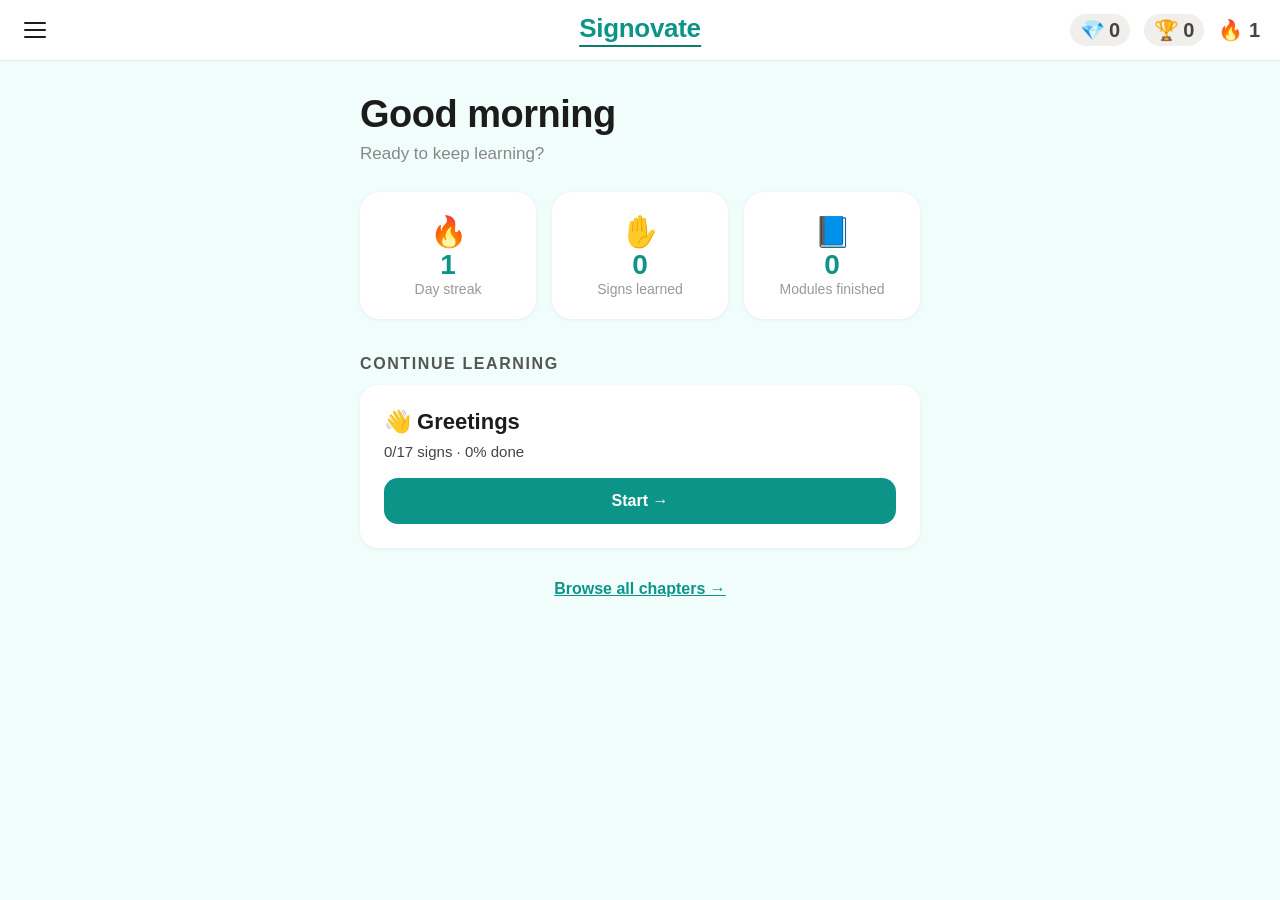
==== frontend/index.html @ 82f0c56a "First Upload" ====
<!DOCTYPE html>
<html lang="en">
<head>
  <meta charset="UTF-8" />
  <meta name="viewport" content="width=device-width, initial-scale=1.0"/>
  <title>Signovate</title>
  <link rel="stylesheet" href="css/style.css">
</head>
<body>

  <div class="topbar" style="display: flex; align-items: center; justify-content: space-between; position: relative;">
    <button class="hamburger-btn" onclick="openMenu()" aria-label="Menu">
      <span></span><span></span><span></span>
    </button>
    <span class="logo" style="font-size: 26px; position: absolute; left: 50%; transform: translateX(-50%);">Signovate</span>
    <div class="topbar-right">
      <span class="topbar-stat">💎 <span id="diamonds-count">0</span></span>
      <span class="topbar-stat">🏆 <span id="trophies-count">0</span></span>
      <span class="streak" onclick="openStreakCalendar()" title="View streak" style="cursor:pointer;">
        🔥 <span id="streak-count">0</span>
      </span>
    </div>
  </div>

  <div class="container" style="max-width: 600px;">
    <h1 class="welcome-title" id="chapter-heading" style="font-size: 38px;">Good evening</h1>
    <p class="welcome-text" style="font-size: 17px;">Ready to keep learning?</p>

    <div class="home-stats-row" style="display:flex; gap:16px; margin: 28px 0 36px;">
      <div class="home-stat-card" onclick="openStreakCalendar()" style="flex:1; background:#fff; border-radius:20px; padding:22px; text-align:center; box-shadow:0 1px 4px rgba(0,0,0,0.06); cursor:pointer;">
        <div style="font-size:30px;">🔥</div>
        <div style="font-size:28px; font-weight:700; color:#0D9488;" id="home-streak">0</div>
        <div style="font-size:14px; color:#999;">Day streak</div>
      </div>
      <div class="home-stat-card" style="flex:1; background:#fff; border-radius:20px; padding:22px; text-align:center; box-shadow:0 1px 4px rgba(0,0,0,0.06);">
        <div style="font-size:30px;">✋</div>
        <div style="font-size:28px; font-weight:700; color:#0D9488;" id="home-signs-learned">0</div>
        <div style="font-size:14px; color:#999;">Signs learned</div>
      </div>
      <div class="home-stat-card" style="flex:1; background:#fff; border-radius:20px; padding:22px; text-align:center; box-shadow:0 1px 4px rgba(0,0,0,0.06);">
        <div style="font-size:30px;">📘</div>
        <div style="font-size:28px; font-weight:700; color:#0D9488;" id="home-modules-finished">0</div>
        <div style="font-size:14px; color:#999;">Modules finished</div>
      </div>
    </div>

    <p class="section-title" style="font-size: 16px; color: #555; font-weight: 700;">CONTINUE LEARNING</p>
    <div id="continue-card"></div>

    <div style="margin-top:32px; text-align:center;">
      <a href="chapters.html" style="color:#0D9488; font-weight:600; font-size:16px;">Browse all chapters →</a>
    </div>
  </div>

  <script src="js/api.js"></script>
  <script src="js/data.js"></script>
  <script src="js/stats.js"></script>
  <script src="js/modules.js"></script>
  <script src="js/streak.js"></script>
  <script src="js/menu.js"></script>
  <script>
    (function () {
      const hr = new Date().getHours();
      const greet = hr < 12 ? 'Good morning' : hr < 17 ? 'Good afternoon' : 'Good evening';
      const heading = document.getElementById('chapter-heading');
      if (heading) heading.textContent = greet;
    })();
  </script>
  <script>
  function renderContinueCard() {
    if (typeof modules === 'undefined' || !modules.length) return;

    let target = modules.find(m => m.progress > 0 && m.progress < m.signs.length);
    if (!target) {
      target = modules.find(m => m.progress === 0 && m.signs.length > 0);
    }

    const card = document.getElementById('continue-card');
    if (!card) return;

    if (!target) {
      const chapterId = (modules[0] && modules[0].chapter_id) || 1;
      const CHAPTER_TITLES = { 1: "Chapter 1", 2: "Chapter 2", 3: "Chapter 3", 4: "Chapter 4", 5: "Chapter 5" };
      const chapterName = CHAPTER_TITLES[chapterId] || "this chapter";

      card.innerHTML = `
        <div style="background:#fff; border-radius:18px; padding:24px; box-shadow:0 1px 4px rgba(0,0,0,0.06); text-align:center;">
          <div style="font-size:32px; margin-bottom:8px;">🎉</div>
          <div style="font-weight:700; font-size:19px; margin-bottom:6px; color:#1c1c1c;">You've mastered ${chapterName}!</div>
          <div style="font-size:14px; color:#666;">More chapters are on the way — check back soon.</div>
        </div>
      `;
      return;
    }

    const total = target.signs.length;
    const done  = target.progress;
    const pct   = total > 0 ? Math.round((done / total) * 100) : 0;
    const label = done > 0 ? 'Continue →' : 'Start →';
    const globalIndex = modules.indexOf(target);
    const chapterId = target.chapter_id || 1;

    card.innerHTML = `
      <div style="background:#fff; border-radius:18px; padding:24px; box-shadow:0 1px 4px rgba(0,0,0,0.06);">
        <div style="font-weight:700; font-size:22px; margin-bottom:8px; color:#1c1c1c;">${target.emoji} ${target.name}</div>
        <div style="font-size:15px; color:#444; margin-bottom:18px;">${done}/${total} signs · ${pct}% done</div>
        <button class="primary-btn" style="width:100%; font-size:16px; padding:14px;" onclick="window.location.href='lesson.html?module=${globalIndex}&sign=${done}&chapter=${chapterId}'">${label}</button>
      </div>
    `;
  }

  function updateHomeAboutStats() {
    if (typeof modules === 'undefined' || !modules.length) return;

    const signsLearned = modules.reduce((t, m) => t + m.progress, 0);
    const modulesFinished = modules.filter(
      m => m.signs.length > 0 && m.progress === m.signs.length
    ).length;

    const signsEl = document.getElementById('home-signs-learned');
    const modsEl  = document.getElementById('home-modules-finished');
    if (signsEl) signsEl.textContent = signsLearned;
    if (modsEl)  modsEl.textContent  = modulesFinished;
  }

  window.initModules = function () {
    renderContinueCard();
    updateHomeAboutStats();
  };

  document.addEventListener('DOMContentLoaded', function () {
    if (typeof loadModulesFromBackend === 'function') {
      loadModulesFromBackend();
    }
  });
  </script>

</body>
</html>
---- frontend/css/style.css ----
@import url('https://fonts.googleapis.com/css2?family=Fraunces:opsz,wght@9..144,600;9..144,700&display=swap');

* {
  box-sizing: border-box;
  margin: 0;
  padding: 0;
}

body {
  font-family: -apple-system, BlinkMacSystemFont, 'Segoe UI', sans-serif;
  background: #F0FDFA;
  color: #1c1c1c;
  min-height: 100vh;
  animation: fadeIn 0.2s ease;
}

/* ── Topbar ── */
.topbar {
  background: #ffffff;
  border-bottom: 1px solid #ebebeb;
  padding: 14px 20px;
  display: flex;
  align-items: center;
  justify-content: space-between;
}

.logo {
  font-size: 22px;
  font-weight: 700;
  color: #0D9488;
  letter-spacing: -0.3px;
  border-bottom: 2px solid #0D7C6B;
  padding-bottom: 1px;
}

.streak {
  font-size: 15px;
  color: #888;
}

/* ── Layout ── */
.container {
  max-width: 600px;
  margin: 0 auto;
  padding: 32px 20px;
}

/* ── Home screen ── */
.welcome-title {
  font-size: 28px;
  font-weight: 700;
  color: #1c1c1c;
  margin-bottom: 8px;
  letter-spacing: -0.5px;
}

.welcome-text {
  font-size: 15px;
  color: #888;
  margin-bottom: 28px;
}

.stat-row {
  display: grid;
  grid-template-columns: 1fr 1fr;
  gap: 10px;
  margin-bottom: 28px;
}

.stat-card {
  background: #ffffff;
  border-radius: 18px;
  padding: 24px;
  box-shadow: 0 1px 4px rgba(0,0,0,0.06);
  border-left: 3px solid #0d7c6b22;
}

.stat-val {
  font-size: 36px;
  font-weight: 700;
  color: #0D9488;
  letter-spacing: -0.5px;
}

.stat-lbl {
  font-size: 14px;
  color: #999;
  margin-top: 4px;
}

.section-title {
  font-size: 12px;
  font-weight: 600;
  color: #aaaaaa;
  letter-spacing: 0.1em;
  margin-bottom: 12px;
}

/* ── Module cards ── */
.module-card {
  background: #ffffff;
  border-radius: 16px;
  padding: 20px;
  margin-bottom: 12px;
  display: flex;
  align-items: center;
  gap: 14px;
  cursor: pointer;
  box-shadow: 0 1px 4px rgba(0,0,0,0.06);
  transition: transform 0.1s ease, box-shadow 0.1s ease;
}

.module-card:hover:not(.locked) {
  transform: translateY(-1px);
  box-shadow: 0 4px 12px rgba(0,0,0,0.09);
}

.module-card.locked {
  opacity: 0.4;
  cursor: default;
}

.module-card.current {
  outline: 2px solid #0D9488;;
}

.module-emoji {
  font-size: 22px;
  width: 42px;
  height: 42px;
  display: flex;
  align-items: center;
  justify-content: center;
  background: #CCFBF1;
  border-radius: 10px;
  flex-shrink: 0;
}

.module-card.current .module-emoji {
  background: #D6F2EA;
}
.module-card:not(.locked):not(.current) .module-emoji {
  background: #eef9f5;
}

.module-info {
  flex: 1;
  min-width: 0;
}

.module-name {
  font-size: 16px;
  font-weight: 600;
  color: #1c1c1c;
  margin-bottom: 8px;
}

.progress-bar {
  height: 5px;
  background: #f0efec;
  border-radius: 3px;
}

.progress-fill {
  height: 5px;
  border-radius: 3px;
  background: #0D9488;
  transition: width 0.3s ease;
}

.module-meta {
  font-size: 13px;
  color: #aaaaaa;
  margin-top: 5px;
}

.badge {
  font-size: 12px;
  padding: 4px 10px;
  border-radius: 20px;
  font-weight: 600;
  flex-shrink: 0;
}

.badge-done    { background: #CCFBF1; color: #0F766E;}
.badge-current { background: #EEF2FF; color: #3730A3;}
.badge-locked  { background: #F0EFEC; color: #AAAAAA; }

/* ── Lesson screen ── */
.back-btn {
  background: none;
  border: none;
  cursor: pointer;
  font-size: 14px;
  color: #666;
  padding: 0;
}

.lesson-count {
  font-size: 13px;
  color: #888;
}

.step-dots {
  display: flex;
  gap: 5px;
  justify-content: center;
  flex-wrap: wrap;
  margin-bottom: 20px;
}

.dot {
  width: 10px;
  height: 10px;
  border-radius: 50%;
  background: #e0e0e0;
  flex-shrink: 0;
}

.dot.done    { background: #1D9E75; }
.dot.current { background: #1D9E75; opacity: 0.5;
 animation: pulse-dot 1.6s ease-in-out infinite; }

@keyframes pulse-dot {
  0%, 100% { transform: scale(1); opacity: 0.5; }
  50% { transform: scale(1.4); opacity: 1; }
}

.dot.done { background: #0D9488; }

.video-area {
  background: #000;
  border-radius: 12px;
  overflow: hidden;
  margin-bottom: 20px;
  width: 100%;
  aspect-ratio: 16 / 9;
}

.video-area video {
  width: 100%;
  height: 100%;
  display: block;
  object-fit: contain;
}

.sign-word {
  font-size: 30px;
  font-weight: 700;
  text-align: center;
  font-family: 'Fraunces', serif;
  margin-bottom: 8px;
  letter-spacing: -0.3px;
}

.sign-hint {
  font-size: 13px;
  color: #888;
  text-align: center;
  margin-bottom: 24px;
}

/* ── Buttons ── */
.primary-btn {
  display: block;
  width: 100%;
  padding: 13px;
  text-align: center;
  background: #0D9488;
  color: #fff;
  border: none;
  border-radius: 10px;
  font-size: 15px;
  font-weight: 600;
  cursor: pointer;
  transition: background 0.15s;
  border-radius: 14px;
}

.primary-btn:hover { background: #0F766E;
 }

.primary-btn:active { transform: scale(0.97); transition: transform 0.08s ease; }

.primary-btn:active {
  transform: scale(0.97);
  transition: transform 0.08s ease;
}

.outline-btn {
  display: block;
  width: 100%;
  padding: 13px;
  text-align: center;
  background: none;
  color: #0D9488;
  border: 2px solid #0D9488;
  border-radius: 14px;
  font-size: 15px;
  font-weight: 600;
  cursor: pointer;
  margin-top: 10px;
  transition: background 0.15s;
}

.outline-btn:hover { background: #CCFBF1;; }

/* ── Quiz screen ── */
.quiz-question {
  font-size: 17px;
  font-weight: 600;
  margin-bottom: 16px;
  text-align: center;
}

.quiz-grid {
  display: grid;
  grid-template-columns: 1fr 1fr;
  gap: 12px;
  margin-bottom: 20px;
}

.quiz-opt {
  border: 1.5px solid #e8e8e8;
  border-radius: 12px;
  padding: 16px;
  text-align: center;
  font-size: 15px;
  font-weight: 500;
  cursor: pointer;
  background: #fff;
  transition: border-color 0.1s;
}

.quiz-opt:hover:not(.disabled) { 
  border-color: #1D9E75;
  transform: translateY(-2px);
  box-shadow: 0 4px 12px rgba(29,158,117,0.12);
  transition: all 0.12s ease;
}

.quiz-opt.correct  { border-color: #1D9E75; background: #D6F2EA; color: #0A5C4A; }
.quiz-opt.wrong    { border-color: #e74c3c; background: #FCEBEB; color: #501313; }
.quiz-opt.disabled { pointer-events: none; opacity: 0.5; }

.feedback {
  border-radius: 10px;
  padding: 12px 16px;
  font-size: 14px;
  font-weight: 500;
  margin-bottom: 16px;
  display: none;
}

.feedback.show { display: block; }
.feedback.good { background: #D6F2EA; color: #0A5C4A; }
.feedback.bad  { background: #FCEBEB; color: #501313; }

/* ── Completion screen ── */
.complete-screen {
  text-align: center;
  padding: 60px 20px;
}

.complete-icon  { font-size: 64px; margin-bottom: 20px; }
.complete-title { font-size: 28px; font-weight: 700; margin-bottom: 10px; }
.complete-sub   { font-size: 15px; color: #888; margin-bottom: 32px; }

/* ═══════════════════════════════════════════════════════════════
   STREAK CALENDAR MODAL
   ═══════════════════════════════════════════════════════════════ */

/* ── Overlay ── */
#streak-overlay {
  display: none;
  position: fixed;
  inset: 0;
  background: rgba(0, 0, 0, 0.55);
  z-index: 1000;
  align-items: center;
  justify-content: center;
}

#streak-overlay.open {
  display: flex;
}

/* ── Modal card ── */
.streak-modal {
  background: #1c1f2e;
  color: #e8e8e8;
  border-radius: 20px;
  padding: 24px 20px 20px;
  width: min(400px, calc(100vw - 32px));
  max-height: 90vh;
  overflow-y: auto;
  position: relative;
  box-shadow: 0 24px 60px rgba(0,0,0,0.5);
}

.streak-close {
  position: absolute;
  top: 14px;
  right: 16px;
  background: none;
  border: none;
  color: #888;
  font-size: 18px;
  cursor: pointer;
  line-height: 1;
  padding: 4px;
}

.streak-close:hover { color: #ccc; }

/* ── Month navigation ── */
.cal-nav {
  display: flex;
  align-items: center;
  justify-content: space-between;
  margin-bottom: 20px;
}

.cal-nav-btn {
  background: none;
  border: none;
  color: #aaa;
  font-size: 28px;
  cursor: pointer;
  line-height: 1;
  padding: 0 6px;
}

.cal-nav-btn:hover { color: #fff; }

.cal-month-title {
  font-size: 20px;
  font-weight: 700;
  text-align: center;
  color: #fff;
}

.cal-day-label {
  font-size: 13px;
  text-align: center;
  margin-top: 4px;
  color: #888;
}

.cal-timer {
  margin-left: 6px;
  font-variant-numeric: tabular-nums;
}

/* ── Calendar grid ── */
.cal-grid {
  display: grid;
  grid-template-columns: repeat(7, 1fr);
  gap: 6px;
  margin-bottom: 20px;
}

.cal-hdr {
  text-align: center;
  font-size: 12px;
  font-weight: 600;
  color: #666;
  padding: 4px 0;
}

/* ── Day cells ── */
.cal-day {
  aspect-ratio: 1;
  border-radius: 50%;
  display: flex;
  flex-direction: column;
  align-items: center;
  justify-content: center;
  font-size: 13px;
  font-weight: 600;
  position: relative;
  cursor: default;
  color: #777;
}

.cal-day-num {
  line-height: 1;
  font-size: 13px;
}

.cal-mark {
  font-size: 9px;
  line-height: 1;
  margin-top: 2px;
}

/* Active day (completed a lesson) */
.cal-day.cal-active {
  background: #1D9E75;
  color: #fff;
}

.cal-day.cal-active .cal-mark { color: #a8f0d6; }

/* Today */
.cal-day.cal-today {
  border: 2px solid #5b8dee;
  color: #fff;
  background: #2c3a6e;
}

/* Missed past day */
.cal-day.cal-missed {
  border: 1.5px dashed #c0392b;
  color: #c0392b;
}

.cal-day.cal-missed .cal-mark { color: #c0392b; font-size: 8px; }

/* Future */
.cal-day.cal-future {
  color: #444;
}

/* ── Streak summary cards ── */
.streak-cards {
  display: grid;
  grid-template-columns: 1fr 1fr;
  gap: 12px;
  margin-bottom: 16px;
}

.streak-card {
  background: #252838;
  border-radius: 14px;
  padding: 16px;
}

.streak-card-title {
  font-size: 13px;
  color: #888;
  margin-bottom: 10px;
}

.streak-card-body {
  display: flex;
  align-items: center;
  gap: 10px;
  font-size: 18px;
  font-weight: 700;
  color: #fff;
}

.streak-icon {
  font-size: 28px;
  display: flex;
  align-items: center;
  justify-content: center;
  width: 44px;
  height: 44px;
  border-radius: 12px;
}

.streak-fire   { background: #3d2208; }
.streak-trophy { background: #2d2a08; }

/* ── Hearts row ── */
.hearts-row {
  display: flex;
  align-items: center;
  gap: 8px;
  background: #252838;
  border-radius: 14px;
  padding: 14px 16px;
  margin-bottom: 14px;
}

.hearts-icon { font-size: 22px; }

.hearts-val {
  font-size: 20px;
  font-weight: 700;
  color: #fff;
  min-width: 24px;
}

.hearts-next {
  margin-left: auto;
  font-size: 13px;
  color: #888;
  white-space: nowrap;
}

.hearts-bar {
  width: 80px;
  height: 6px;
  background: #3a3d55;
  border-radius: 3px;
  overflow: hidden;
  flex-shrink: 0;
}

.hearts-bar-fill {
  height: 100%;
  background: #e74c3c;
  border-radius: 3px;
  transition: width 0.4s ease;
  width: 0%;
}

/* ── Hint text ── */
.streak-hint {
  text-align: center;
  font-size: 12px;
  color: #555;
  margin-top: 4px;
}

/* ═══════════════════════════════════════════════════════════════
   TOPBAR — LEFT / RIGHT GROUPS
   ═══════════════════════════════════════════════════════════════ */

.topbar-left {
  display: flex;
  align-items: center;
  gap: 12px;
}

.topbar-right {
  display: flex;
  align-items: center;
  gap: 14px;
}

.topbar-stat {
  font-size: 20px;
  font-weight: 700;
  white-space: nowrap;
  color: #444;
  display: flex;
  align-items: center;
  gap: 4px;
  background: #f0efec;
  padding: 4px 10px;
  border-radius: 20px;
  cursor: default;
  user-select: none;
}

/* Make streak badge consistent with topbar-right */
.streak {
  cursor: pointer;
  user-select: none;
  font-size: 20px;
  font-weight: 700;
  color: #444;
  white-space: nowrap;
}

/* ═══════════════════════════════════════════════════════════════
   HAMBURGER BUTTON
   ═══════════════════════════════════════════════════════════════ */

.hamburger-btn {
  background: none;
  border: none;
  cursor: pointer;
  display: flex;
  flex-direction: column;
  gap: 5px;
  padding: 4px;
  border-radius: 8px;
  transition: background 0.15s;
}

.hamburger-btn:hover { background: #f0efec; }

.hamburger-btn span {
  display: block;
  width: 22px;
  height: 2px;
  background: #1c1c1c;
  border-radius: 2px;
  transition: transform 0.2s, opacity 0.2s;
}

/* ═══════════════════════════════════════════════════════════════
   SIDE DRAWER MENU
   ═══════════════════════════════════════════════════════════════ */

#menu-overlay {
  display: none;
  position: fixed;
  inset: 0;
  background: rgba(0,0,0,0.45);
  z-index: 1100;
}

#menu-overlay.open { display: block; }

#menu-drawer {
  position: fixed;
  top: 0;
  left: 0;
  width: 25vw;
  min-width: 220px;
  max-width: 300px;
  height: 100%;
  background: #ffffff;
  z-index: 1200;
  display: flex;
  flex-direction: column;
  transform: translateX(-110%);
  transition: transform 0.28s cubic-bezier(0.4,0,0.2,1);
  box-shadow: 4px 0 24px rgba(0,0,0,0.12);
}

#menu-drawer.open { transform: translateX(0); }

.menu-header {
  display: flex;
  align-items: center;
  justify-content: space-between;
  padding: 18px 16px 14px;
  border-bottom: 1px solid #ebebeb;
}

.menu-logo {
  font-size: 18px;
  font-weight: 700;
  color: #0D7C6B;
}

.menu-close-btn {
  background: none;
  border: none;
  font-size: 16px;
  cursor: pointer;
  color: #888;
  padding: 4px 6px;
  border-radius: 6px;
}

.menu-close-btn:hover { background: #f5f5f5; color: #333; }

.menu-list {
  list-style: none;
  padding: 10px 0;
  flex: 1;
  overflow-y: auto;
}

.menu-list li { margin: 0; }

.menu-item {
  display: block;
  width: 100%;
  text-align: left;
  padding: 13px 20px;
  font-size: 15px;
  font-weight: 500;
  color: #1c1c1c;
  text-decoration: none;
  background: none;
  border: none;
  cursor: pointer;
  transition: background 0.12s;
  border-left: 3px solid transparent;
  font-family: inherit;
}

.menu-item:hover { background: #f7f5f2; }

.menu-item.active {
  background: #D6F2EA;
  color: #0A5C4A;
  border-left-color: #0D7C6B;
  font-weight: 600;
}

.menu-item.locked {
  color: #bbb;
  cursor: default;
}

.menu-item.locked:hover { background: none; }

.menu-footer {
  padding: 14px 20px;
  font-size: 12px;
  color: #bbb;
  border-top: 1px solid #ebebeb;
}

body.menu-open { overflow: hidden; }

/* ═══════════════════════════════════════════════════════════════
   CHAPTERS PAGE
   ═══════════════════════════════════════════════════════════════ */

.chapters-title {
  font-size: 26px;
  font-weight: 700;
  margin-bottom: 6px;
  letter-spacing: -0.4px;
}

.chapters-sub {
  font-size: 14px;
  color: #888;
  margin-bottom: 28px;
}

.chapter-card {
  background: #fff;
  border-radius: 16px;
  margin-bottom: 14px;
  box-shadow: 0 1px 4px rgba(0,0,0,0.07);
  overflow: hidden;
}

.chapter-header {
  display: flex;
  align-items: center;
  padding: 18px 20px;
  cursor: pointer;
  user-select: none;
  gap: 12px;
  transition: background 0.12s;
}

.chapter-header:hover { background: #fafaf9; }

.chapter-emoji { font-size: 24px; flex-shrink: 0; }

.chapter-title-wrap { flex: 1; }

.chapter-name {
  font-family: 'Fraunces', serif;
  font-size: 16px;
  font-weight: 600;
  color: #1c1c1c;
}

.chapter-tagline {
  font-size: 13px;
  color: #999;
  margin-top: 2px;
}

.chapter-status {
  font-size: 13px;
  font-weight: 600;
  padding: 4px 10px;
  border-radius: 20px;
  flex-shrink: 0;
}

.status-unlocked { background: #D6F2EA; color: #0A5C4A; }
.status-diamond  { background: #EEF2FF; color: #3730A3; }
.status-locked   { background: #F0EFEC; color: #AAAAAA; }

.chapter-arrow {
  font-size: 13px;
  color: #bbb;
  transition: transform 0.25s;
  flex-shrink: 0;
}

.chapter-arrow.open { transform: rotate(180deg); }

.chapter-body {
  display: none;
  padding: 0 20px 20px;
  border-top: 1px solid #f0efec;
  animation: slideDown 0.2s ease;
}

.chapter-body.open { display: block; }

@keyframes slideDown {
  from { opacity: 0; transform: translateY(-6px); }
  to   { opacity: 1; transform: translateY(0); }
}

.chapter-info-text {
  font-size: 14px;
  color: #555;
  line-height: 1.6;
  margin: 14px 0 16px;
}


.chapter-modules { margin-bottom: 16px; }

.chap-module-row {
  display: flex;
  align-items: center;
  gap: 10px;
  padding: 10px 0;
  border-bottom: 1px solid #f5f5f5;
}

.chap-module-row:last-child { border-bottom: none; }

.chap-module-icon {
  font-size: 18px;
  width: 32px;
  text-align: center;
  flex-shrink: 0;
}

.chap-module-name {
  flex: 1;
  font-size: 14px;
  font-weight: 500;
  color: #1c1c1c;
}

.chap-module-state        { font-size: 12px; color: #aaa; }
.chap-module-state.done   { color: #0A5C4A; font-weight: 600; }
.chap-module-state.next   { color: #0C447C; font-weight: 600; }

.chapter-cta {
  display: flex;
  gap: 10px;
  flex-wrap: wrap;
}
/* ── "Coming soon" popup (chapters.html) ── */
.coming-soon-overlay {
  display: none;
  position: fixed;
  inset: 0;
  background: rgba(0,0,0,0.5);
  z-index: 2500;
  align-items: center;
  justify-content: center;
}

.coming-soon-overlay.open { display: flex; }

.coming-soon-modal {
  background: #fff;
  border-radius: 20px;
  padding: 32px 28px;
  max-width: 360px;
  width: calc(100% - 40px);
  text-align: center;
  box-shadow: 0 24px 60px rgba(0,0,0,0.3);
}

.coming-soon-icon  { font-size: 48px; margin-bottom: 14px; }
.coming-soon-title { font-size: 22px; font-weight: 700; margin-bottom: 10px; }
.coming-soon-text  { font-size: 14px; color: #666; line-height: 1.6; margin-bottom: 22px; }
.cta-start-btn {
  flex: 1;
  padding: 11px;
  text-align: center;
  background: #1D9E75;
  color: #fff;
  border: none;
  border-radius: 10px;
  font-size: 14px;
  font-weight: 600;
  cursor: pointer;
  transition: background 0.15s;
}

.cta-start-btn:hover { background: #0F6E56; }

.cta-diamond-btn {
  flex: 1;
  padding: 11px;
  text-align: center;
  background: #EEF2FF;
  color: #3730A3;
  border: 2px solid #3B5BDB;
  border-radius: 10px;
  font-size: 14px;
  font-weight: 600;
  cursor: pointer;
  transition: background 0.15s;
}

.cta-diamond-btn:hover { background: #FDE68A; }

.cta-locked-msg {
  flex: 1;
  padding: 11px;
  text-align: center;
  background: #f5f5f5;
  color: #aaa;
  border-radius: 10px;
  font-size: 14px;
  font-weight: 500;
}

/* No-credits toast */
.credits-toast {
  position: fixed;
  bottom: 28px;
  left: 50%;
  transform: translateX(-50%) translateY(20px);
  background: #1c1f2e;
  color: #fff;
  padding: 12px 22px;
  border-radius: 12px;
  font-size: 14px;
  font-weight: 500;
  opacity: 0;
  pointer-events: none;
  transition: opacity 0.3s, transform 0.3s;
  z-index: 3000;
  white-space: nowrap;
}

.credits-toast.show {
  opacity: 1;
  transform: translateX(-50%) translateY(0);
}

/* ═══════════════════════════════════════════════════════════════
   TROPHY AWARD — COMPLETION SCREEN
   ═══════════════════════════════════════════════════════════════ */

.trophy-award {
  margin: 24px auto 8px;
  text-align: center;
}

.trophy-award-label {
  font-size: 12px;
  color: #aaa;
  margin-bottom: 10px;
  text-transform: uppercase;
  letter-spacing: 0.08em;
}

.trophy-icons {
  display: flex;
  justify-content: center;
  gap: 8px;
}

.trophy-icon {
  font-size: 36px;
  opacity: 0;
  transform: translateY(12px) scale(0.7);
  animation: trophyPop 0.4s forwards;
}

.trophy-icon:nth-child(1) { animation-delay: 0.10s; }
.trophy-icon:nth-child(2) { animation-delay: 0.30s; }
.trophy-icon:nth-child(3) { animation-delay: 0.50s; }

.trophy-icon.dim {
  filter: grayscale(1);
  opacity: 0.2 !important;
  transform: none !important;
  animation: none;
}

@keyframes trophyPop {
  to { opacity: 1; transform: translateY(0) scale(1); }
}

.accuracy-line {
  font-size: 13px;
  color: #888;
  margin-top: 10px;
}

.accuracy-line strong { color: #1D9E75; }

.diamond-award {
  display: flex;
  align-items: center;
  justify-content: center;
  gap: 6px;
  font-size: 14px;
  font-weight: 600;
  color: #555;
  margin-top: 6px;
}

/* ═══════════════════════════════════════════════════════════════
   RESPONSIVE — narrow screens
   ═══════════════════════════════════════════════════════════════ */

@media (max-width: 480px) {
  #menu-drawer {
    width: 75vw;
    max-width: none;
  }

  .topbar-stat { 
    display: none;
    background: #F0FDFA; } /* hide on very small screens, keep streak */
}

/* ── Trophy row (completion screen) ── */
.trophy-row {
  text-align: center;
  margin: 16px 0 24px;
}

.trophy-list {
  display: flex;
  justify-content: center;
  gap: 10px;
  margin-bottom: 10px;
}

.accuracy-text {
  font-size: 14px;
  color: #888;
  margin: 0;
}

@keyframes fadeIn {
  from { opacity: 0; transform: translateY(6px); }
  to   { opacity: 1; transform: translateY(0); }
}

.topbar-stat.pop {
  animation: stat-pop 0.35s ease;
}

@keyframes stat-pop {
  0%   { transform: scale(1); }
  40%  { transform: scale(1.3); }
  100% { transform: scale(1); }
}
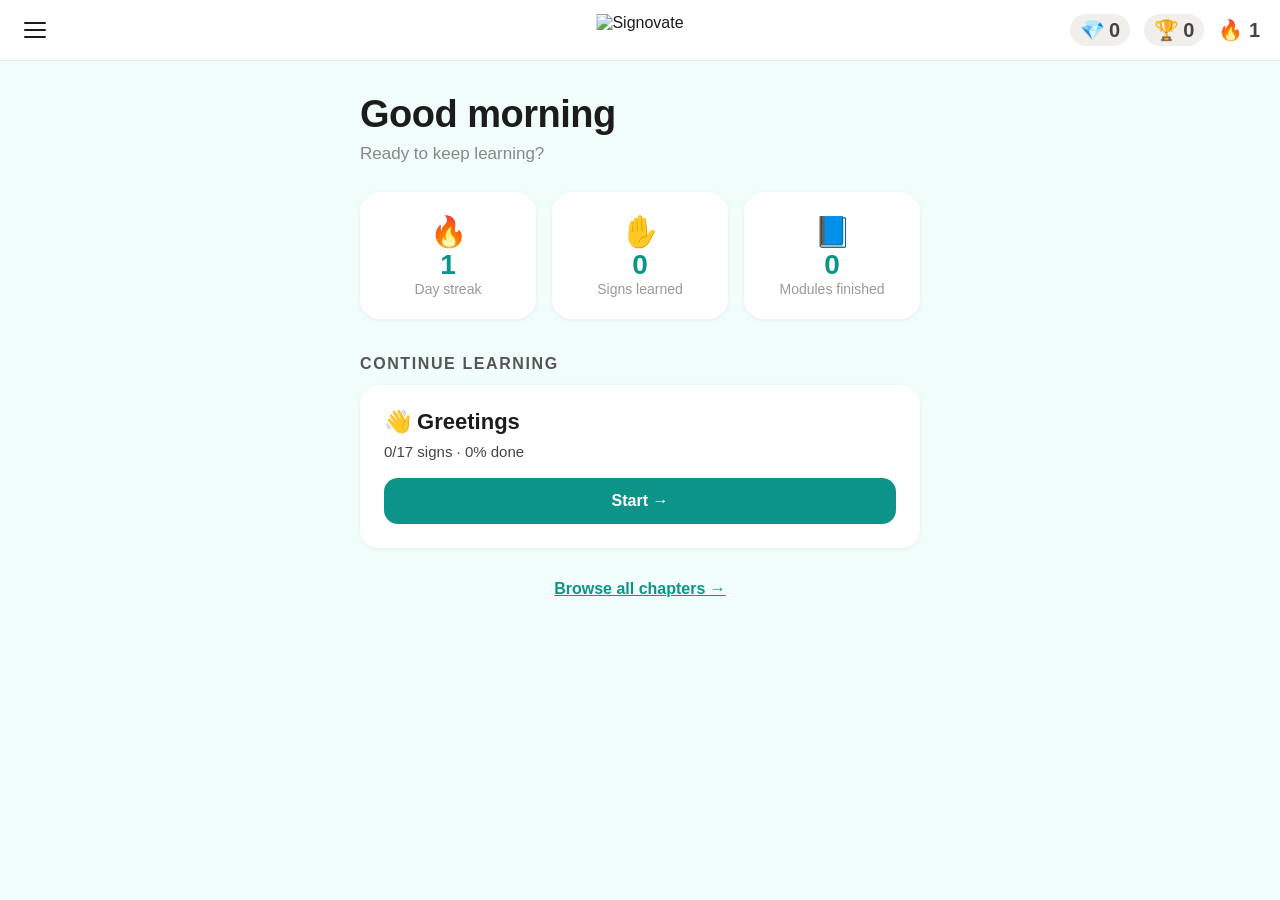
==== commit 7a1c433a: "logo" ====
--- a/frontend/index.html
+++ b/frontend/index.html
@@ -12,7 +12,7 @@
     <button class="hamburger-btn" onclick="openMenu()" aria-label="Menu">
       <span></span><span></span><span></span>
     </button>
-    <span class="logo" style="font-size: 26px; position: absolute; left: 50%; transform: translateX(-50%);">Signovate</span>
+    <img src="assets/logo.png" alt="Signovate" style="height: 32px; position: absolute; left: 50%; transform: translateX(-50%);">
     <div class="topbar-right">
       <span class="topbar-stat">💎 <span id="diamonds-count">0</span></span>
       <span class="topbar-stat">🏆 <span id="trophies-count">0</span></span>
